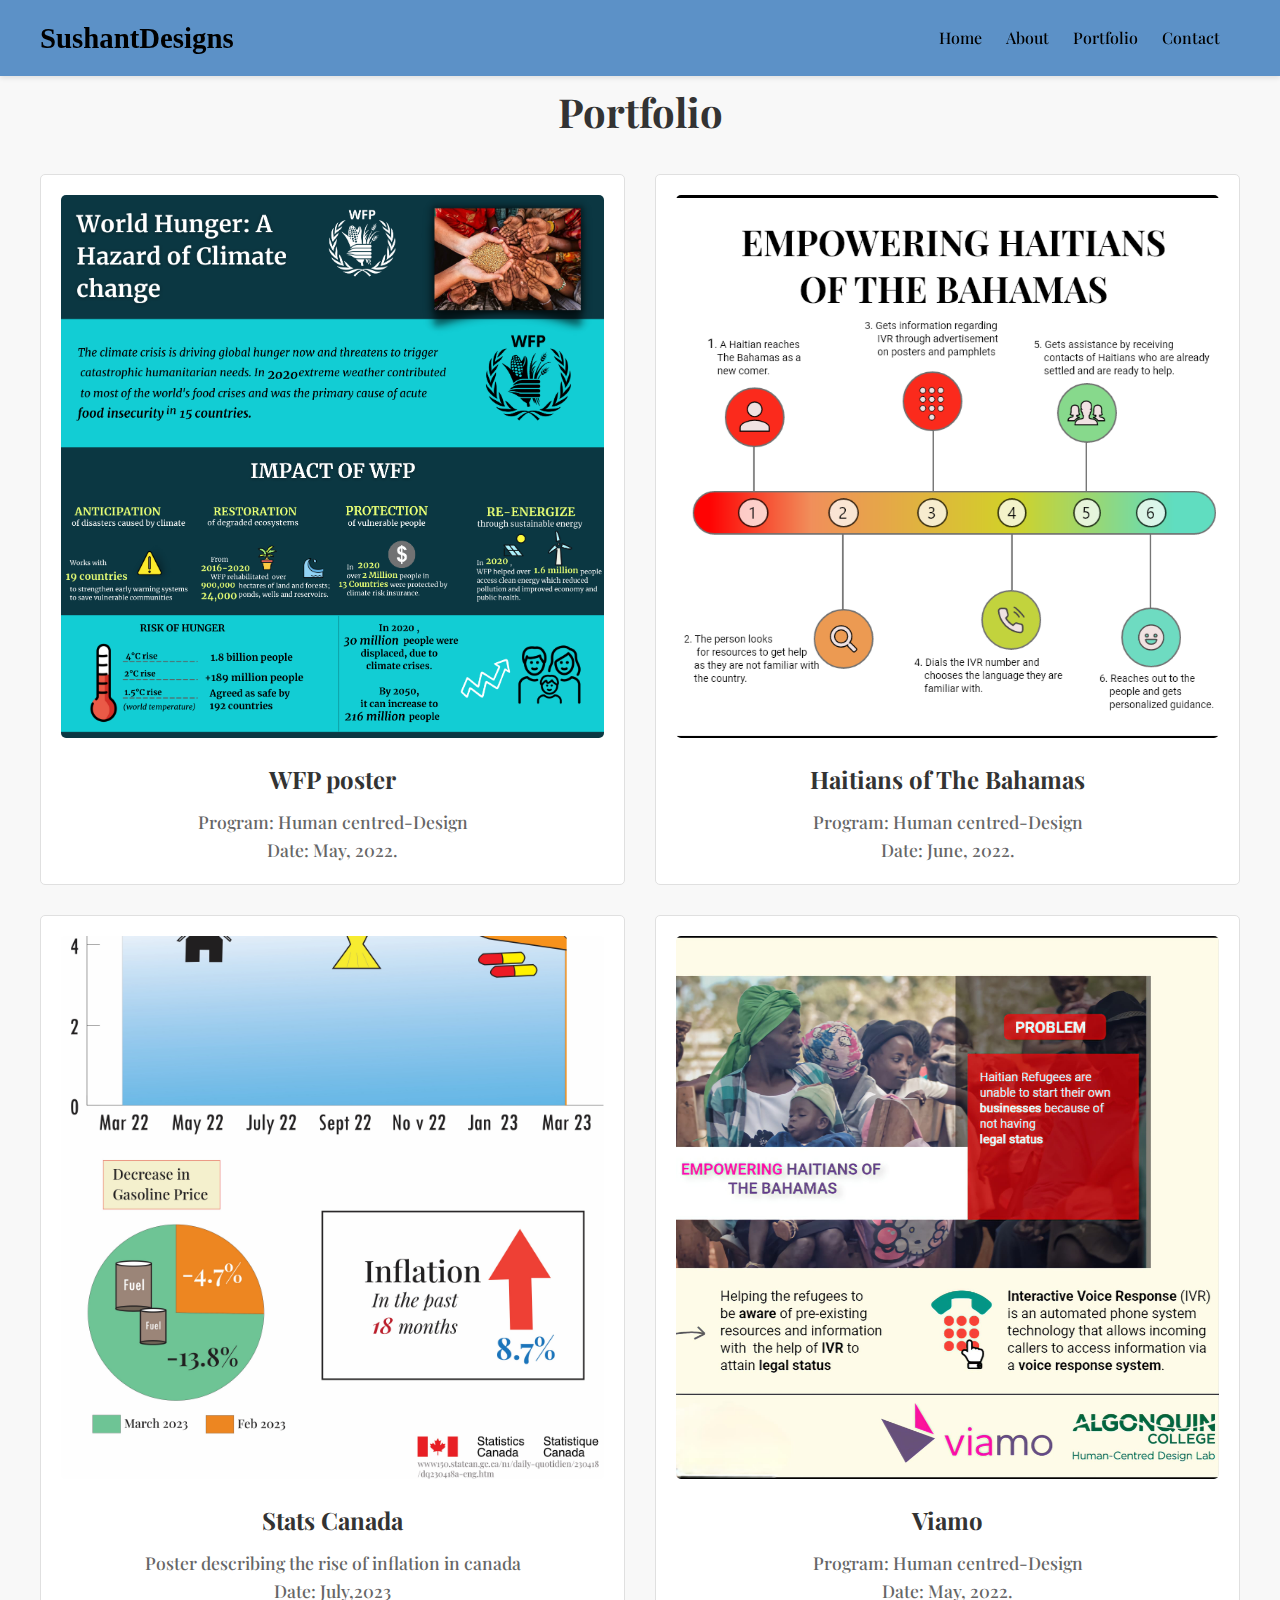
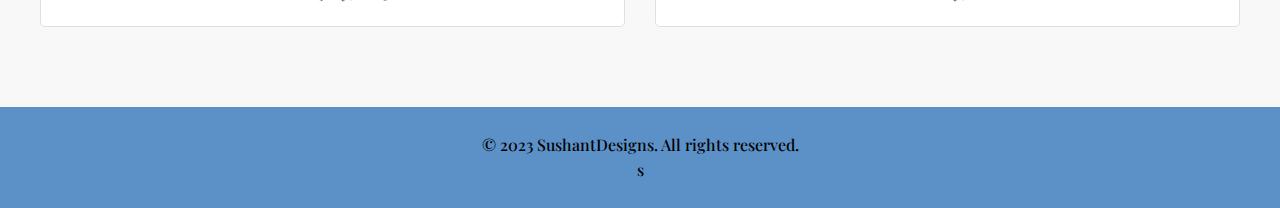
==== infographic/infographic.html @ 71d074e0 "Add files via upload" ====
<!DOCTYPE html>
<html lang="en">
<head>
    <meta charset="UTF-8">
    <meta name="viewport" content="width=device-width, initial-scale=1.0">
    <link rel="stylesheet" href="../css/style.css">
    <title>infographic</title>
</head>
<body>
    <header>
        <nav>
            <div class="logo">SushantDesigns</div>
            <ul class="nav-links">
                <li><a href="../index.html">Home</a></li>
                <li><a href="../about/about.html">About</a></li>
                <li><a href="../portfolio/portfolio.html">Portfolio</a></li>
                <li><a href="../contact/contact.html">Contact</a></li>
            </ul>
        </nav>
    </header>

    <section class="portfolio">
        <h2>Portfolio</h2>
        <div class="portfolio-grid">
            <div class="portfolio-item">
                <img src="project1.png" alt="Project 1">
                <h3>WFP poster</h3>
                <p>Program: Human centred-Design <br> Date: May, 2022.</p>
            </div>
            <div class="portfolio-item">
                <img src="project2.png" alt="Project 2">
                <h3>Haitians of The Bahamas</h3>
                <p>Program: Human centred-Design <br> Date: June, 2022.</p>
            </div>
            <div class="portfolio-item">
                <img src="project3.jpg" alt="Project 3">
                <h3>Stats Canada</h3>
                <p>Poster describing the rise of inflation in canada <br> Date: July,2023</p>
            </div>
            <div class="portfolio-item">
                <img src="project4.jpg" alt="Project 4">
                <h3>Viamo</h3>
                <p>Program: Human centred-Design <br> Date: May, 2022.</p>
            </div>
            
            
            
        </div>
    </section>

    <footer>
        <p>&copy; 2023 SushantDesigns. All rights reserved.</p>s
    </footer>
</body>
</html>
---- css/style.css ----
@import url('https://fonts.googleapis.com/css2?family=Playfair+Display:wght@400;700|Roboto:wght@400;700&display=swap');
/* Reset some default styles */
body, h1, h2, h3, p, ul, li {
    margin: 0;
    padding: 0;
}

/* Basic styling */
body {
    font-family: 'playfair display', 'roboto';
    font-weight: 500;
    background-color: #f8f8f8;
    color: #444;
    line-height: 1.6;
    
}

/* Header and Navigation */
header {
    background-color: #5c91c7;
    color: white;
    padding: 15px 0;
    position: fixed;
    width: 100%;
    z-index: 100;
    box-shadow: 0px 2px 5px rgba(0, 0, 0, 0.1);
}

nav {
    max-width: 1200px;
    margin: 0 auto;
    display: flex;
    justify-content: space-between;
    align-items: center;
}

.logo {
    font-size: 1.8rem;
    font-weight: bold;
    color: black;
    font-family: 'Satisfy';
}
.logo:hover{
    font-size: rem;
    color:#332422;
}

.nav-links li {
    display: inline;
    margin-right: 20px;
}

.nav-links a {
    color: rgb(0, 0, 0);
    text-decoration: none;
    font-style: normal;
    transition: color 0.3s;
}

.nav-links a:hover {
    color: white;
    background-color: #D83D0E;
    font-weight: bold;
}


/* Hero Section */
.hero {
    background-image: url('heroimg.png');
    
    background-size: cover;
    background-position: center;
    height: 100vh;
    display: flex;
    justify-content: center;
    align-items: center;
}

.hero-content {
    text-align: center;
}

.hero h1 {
    font-size: 3.5rem;
    margin-bottom: 15px;
    color: #ffffff;
    text-shadow: 2px 2px 4px rgba(0, 0, 0, 0.3);
}

.hero p {
    font-size: 1.4rem;
    margin-bottom: 30px;
    color: #ffffff;
}
.hero-image {
    width: 100%;
    max-height: 1080px;
    overflow: hidden;
}

.hero-image img {
    width: 100%;
    height: auto;
}
.btn {
    display: inline-block;
    padding: 12px 25px;
    background-color:#211c1b;
    color: #D83D0E;
    font-weight: bold;
    text-decoration: none;
    border-radius: 25px;
    transition: background-color 0.3s;
}
.btn:hover {
    background-color: #c0392b;
    color: white;
    font-weight: bolder;
}
/* About Section */
.about {
    background-color: #fff;
    padding: 80px 0;
}

.about-content {
    max-width: 800px;
    margin: 0 auto;
    text-align: center;
}

.about h2 {
    font-size: 2.5rem;
    margin-bottom: 20px;
    color: #333;
}

.about p {
    font-size: 1.2rem;
    line-height: 1.6;
    margin-bottom: 30px;
    color: #666;
}

/* Additional Styling for Emphasizing Content */
.about p:first-child {
    font-weight: bold;
}

.about p:last-child {
    margin-bottom: 0;
}

/* ... (existing CSS code) ... */

/* Portfolio Section */
.portfolio {
    background-color: #f8f8f8;
    padding: 80px 0;
    text-align: center;
}

.portfolio h2 {
    font-size: 2.5rem;
    margin-bottom: 30px;
    color: #333;
}

.portfolio-grid {
    display: grid;
    grid-template-columns: repeat(2, minmax(300px, 1fr));
    gap: 30px;
    max-width: 1200px;
    margin: 0 auto;
}
.portfolio-grid-three {
    display: grid;
    
    grid-template-columns: repeat(3, minmax(300px, 1fr));
    gap: 30px;
    max-width: 1200px;
    margin: 0 auto;
}
.portfolio-item {
    background-color: #fff;
    border: 1px solid #e0e0e0;
    padding: 20px;
    text-align: center;
    border-radius: 5px;
    transition: transform 0.3s;
}

.portfolio-item:hover {
    transform: translateY(-5px);
}

.portfolio-item img {
    max-width: 100%;
    height: auto;
    border-radius: 5px;
}

.portfolio-item h3 {
    font-size: 1.5rem;
    margin-top: 15px;
    color: #333;
}

.portfolio-item p {
    font-size: 1.1rem;
    line-height: 1.6;
    margin-top: 10px;
    color: #666;
}
/* Contact Page Styling */
.contact-form form {
    background-color: #f8f8f8;
    padding: 3rem;
    border-radius: 10px;
    box-shadow: 0px 2px 5px rgba(0, 0, 0, 0.1);
    margin: 30px auto; /* Center the form horizontally and add margin to the top */
    max-width: 600px; /* Limit the width of the form */
}

.contact-form label {
    font-size: 1.2rem;
    margin-bottom: 10px;
    color: #444;
    display: block;
}

.contact-form input,
.contact-form textarea {
    width: 100%;
    padding: 12px;
    margin-bottom: 20px;
    border: 1px solid #ddd;
    border-radius: 5px;
    background-color: #fff;
    color: #333;
    transition: border-color 0.3s;
}

.contact-form input:focus,
.contact-form textarea:focus {
    outline: none;
    border-color: #e74c3c;
}

.contact-form textarea {
    resize: vertical;
}

.contact-form button.btn {
    display: inline-block;
    padding: 12px 25px;
    background-color:#211c1b;
    color: #D83D0E;
    font-weight: bold;
    text-decoration: none;
    border-radius: 25px;
    transition: background-color 0.3s;
}

.contact-form button.btn:hover {
    background-color: #c0392b;
    color: white;
    font-weight: bolder;
}


/* ... (existing CSS code) ... */




/* Footer */
footer {
    text-align: center;
    padding: 25px 0;
    background-color: #5c91c7;
    color: rgb(0, 0, 0);
}


/* Responsive adjustments */
@media (max-width: 768px) {
    .nav-links {
        display: none;
    }
    
    .logo {
        font-size: 1.5rem;
    }
}
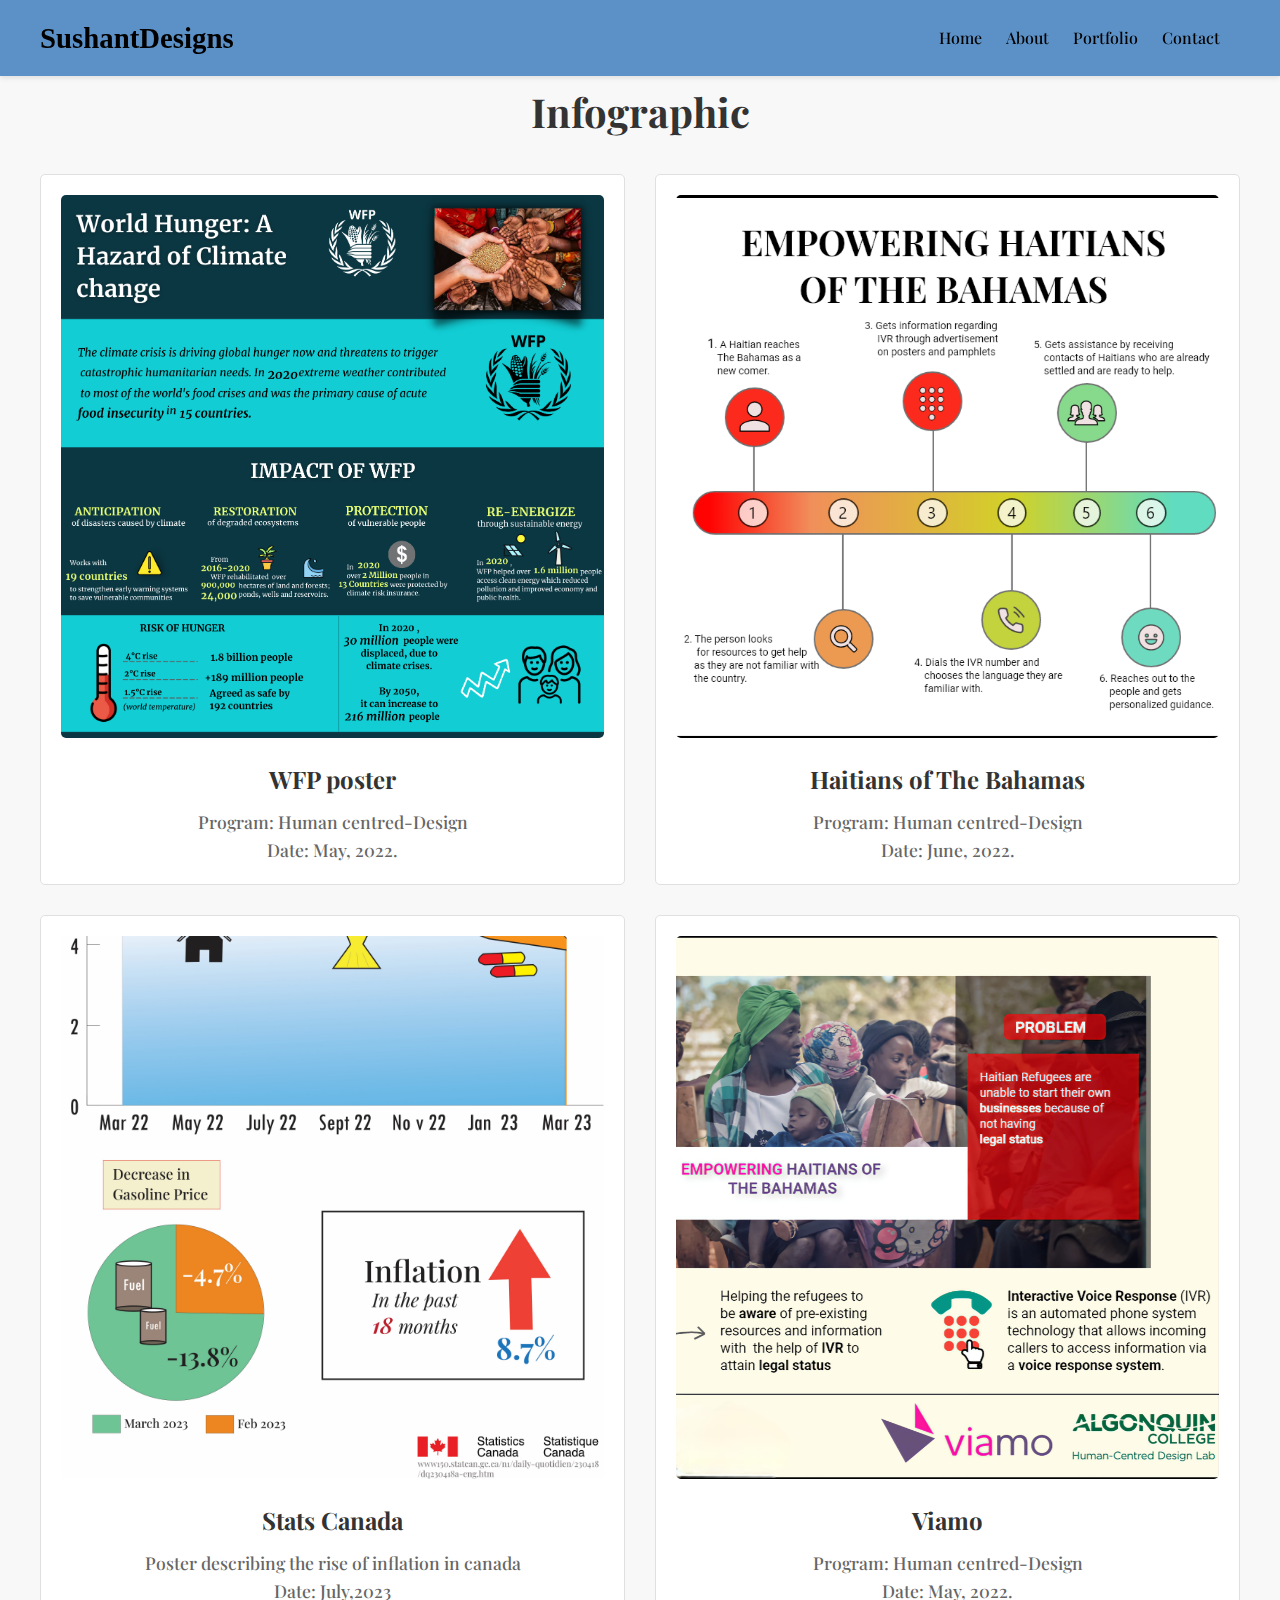
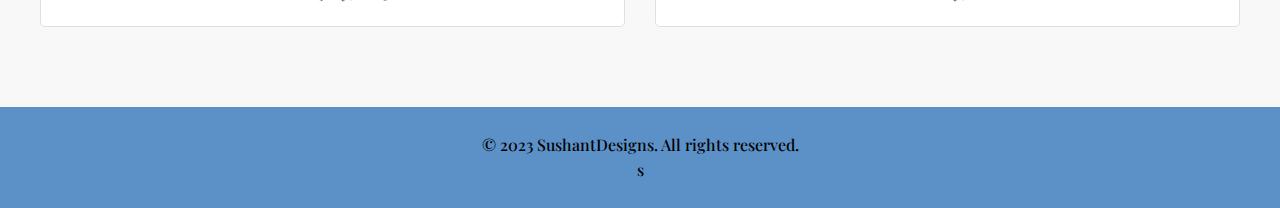
==== commit a4c83b65: "Update infographic.html" ====
--- a/infographic/infographic.html
+++ b/infographic/infographic.html
@@ -20,7 +20,7 @@
     </header>
 
     <section class="portfolio">
-        <h2>Portfolio</h2>
+        <h2>Infographic</h2>
         <div class="portfolio-grid">
             <div class="portfolio-item">
                 <img src="project1.png" alt="Project 1">
